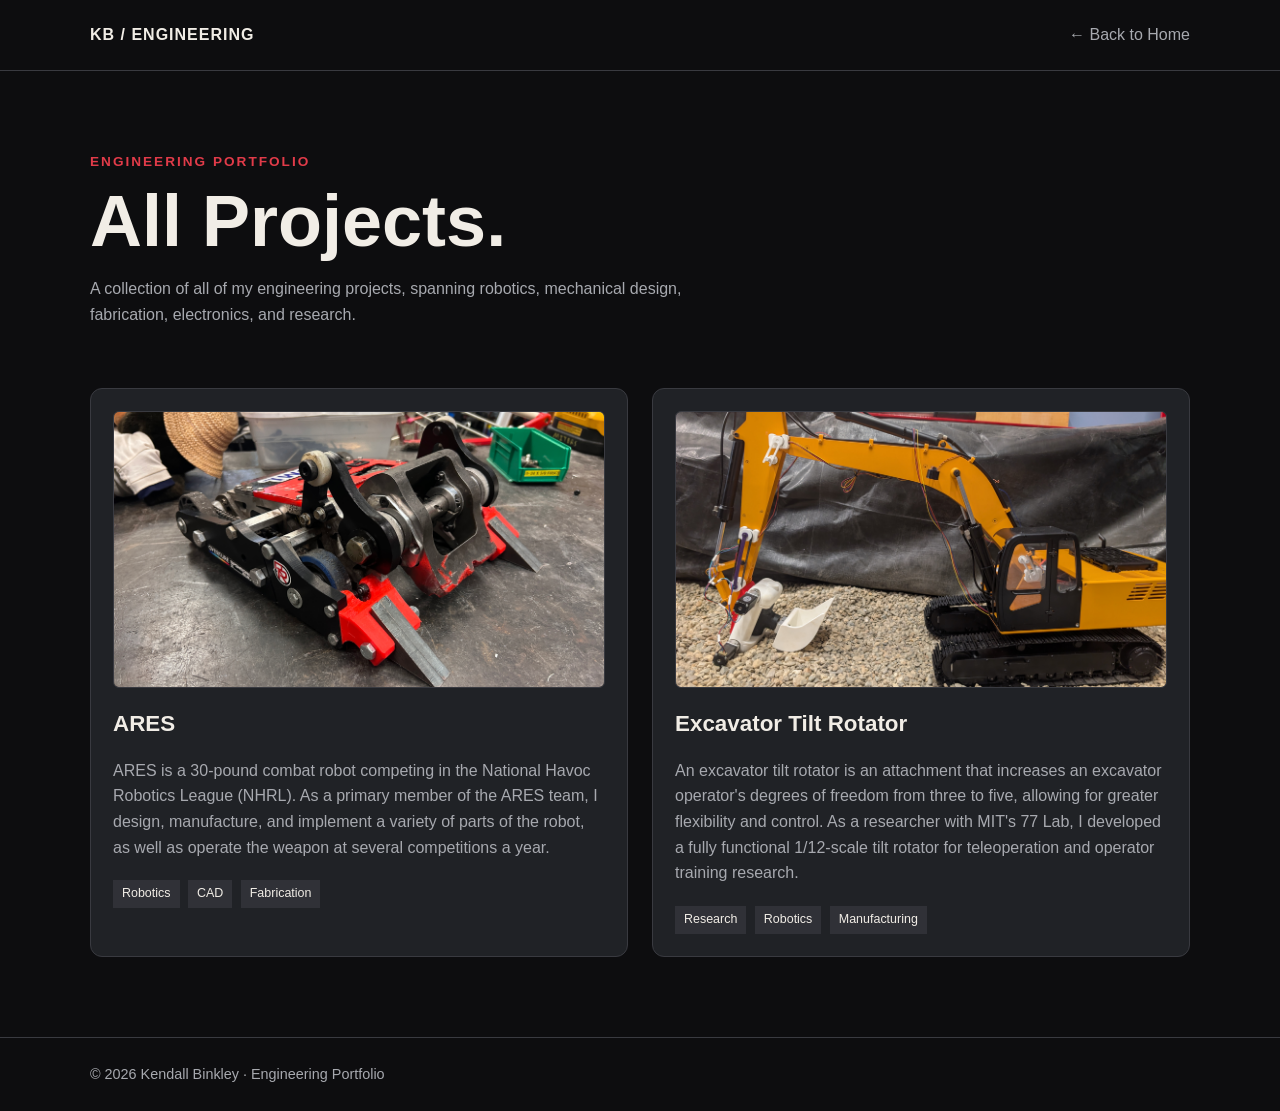
==== projects.html @ 3ad67852 "Update project image for Excavator Tilt Rotator" ====
<!DOCTYPE html>
<html lang="en">
<head>
  <meta charset="UTF-8">
  <meta name="viewport" content="width=device-width, initial-scale=1.0">

  <title>Projects | Kendall Binkley</title>

  <style>
    :root {
      --bg: #0D0D0F;
      --panel: #202226;
      --panel-hover: #292B30;
      --text: #F1EDE6;
      --muted: #A7A9AF;
      --accent: #B8202F;
      --red-bright: #E13B49;
      --line: #393A40;
    }

    * {
      box-sizing: border-box;
    }

    body {
      margin: 0;
      background: var(--bg);
      color: var(--text);
      font-family: Arial, Helvetica, sans-serif;
      line-height: 1.6;
    }

    a {
      color: inherit;
      text-decoration: none;
    }

    .container {
      width: min(1100px, 90%);
      margin: 0 auto;
    }

    nav {
      padding: 22px 0;
      border-bottom: 1px solid var(--line);
    }

    .nav-inner {
      display: flex;
      align-items: center;
      justify-content: space-between;
      gap: 20px;
    }

    .brand {
      font-weight: 800;
      letter-spacing: 1px;
    }

    .back-link {
      color: var(--muted);
    }

    .back-link:hover {
      color: var(--red-bright);
    }

    header {
      padding: 80px 0 45px;
    }

    .eyebrow {
      color: var(--red-bright);
      font-size: 0.85rem;
      font-weight: bold;
      letter-spacing: 2px;
      text-transform: uppercase;
    }

    h1 {
      margin: 12px 0;
      font-size: clamp(2.5rem, 6vw, 4.5rem);
      line-height: 1.05;
    }

    .intro {
      max-width: 650px;
      color: var(--muted);
    }

    .project-grid {
      display: grid;
      grid-template-columns: repeat(2, minmax(0, 1fr));
      gap: 24px;
      padding-bottom: 80px;
    }

    .project {
      overflow: hidden;
      padding: 22px;
      background: var(--panel);
      border: 1px solid var(--line);
      border-radius: 12px;
      transition: border-color 0.2s, transform 0.2s;
    }

    .project:hover {
      border-color: var(--accent);
      transform: translateY(-3px);
    }

    .project-image {
      display: block;
      width: 100%;
      aspect-ratio: 16 / 9;
      margin-bottom: 18px;
      background: #17181B;
      border: 1px solid var(--line);
      border-radius: 6px;
      object-fit: cover;
    }

    .project h2 {
      margin: 0 0 10px;
      font-size: 1.4rem;
    }

    .project p {
      color: var(--muted);
    }

    .project-link {
      display: block;
      color: inherit;
      text-decoration: none;
      cursor: pointer;
    }

    .project-link:hover {
      background: var(--panel-hover);
      transform: translateY(-4px);
    }

    .project-link:focus-visible {
      outline: 2px solid var(--red-bright);
      outline-offset: 4px;
    }

    .tag {
      display: inline-block;
      margin: 4px 4px 0 0;
      padding: 4px 9px;
      color: var(--text);
      background: #303137;
      font-size: 0.78rem;
    }

    footer {
      padding: 25px 0;
      color: var(--muted);
      border-top: 1px solid var(--line);
      font-size: 0.9rem;
    }

    @media (max-width: 650px) {
      .project-grid {
        grid-template-columns: 1fr;
      }

      header {
        padding-top: 55px;
      }
    }
  </style>
</head>

<body>
  <nav>
    <div class="container nav-inner">
      <a class="brand" href="index.html">KB / ENGINEERING</a>
      <a class="back-link" href="index.html">← Back to Home</a>
    </div>
  </nav>

  <main class="container">
    <header>
      <div class="eyebrow">Engineering Portfolio</div>
      <h1>All Projects.</h1>
      <p class="intro">
        A collection of all of my engineering projects, spanning robotics,
        mechanical design, fabrication, electronics, and research.
      </p>
    </header>

    <section class="project-grid">

      <a href="project_folder/ARES_project.html" class="project project-link">
            <img class="project-image" src="images/ARES_imgs/ARES_cover_photo.JPG" alt="ARES combat robot">
            <h2>ARES</h2>
            <p>
              ARES is a 30-pound combat robot competing in the National Havoc Robotics League (NHRL). As a primary member of the ARES team,
              I design, manufacture, and implement a variety of parts of the robot, as well as operate the weapon at several competitions a year.
            </p>
            <span class="tag">Robotics</span>
            <span class="tag">CAD</span>
            <span class="tag">Fabrication</span>
      </a>

      <a href="project_folder/tilt_rotator_project.html" class="project project-link">
            <img class="project-image" src="images/tilt_rotator_imgs/tr_full_excavator.jpg" alt="1/12-scale Excavator Tilt Rotator">
            <h2>Excavator Tilt Rotator</h2>
            <p>
              An excavator tilt rotator is an attachment that increases an excavator operator's degrees of freedom from three to five, allowing for greater flexibility and control.
              As a researcher with MIT's 77 Lab, I developed a fully functional 1/12-scale tilt rotator for teleoperation and operator training research.
            </p>
            <span class="tag">Research</span>
            <span class="tag">Robotics</span>
            <span class="tag">Manufacturing</span>
          </a>

      <!-- Add more projects here. -->

    </section>
  </main>

  <footer>
    <div class="container">
      © 2026 Kendall Binkley · Engineering Portfolio
    </div>
  </footer>
</body>
</html>
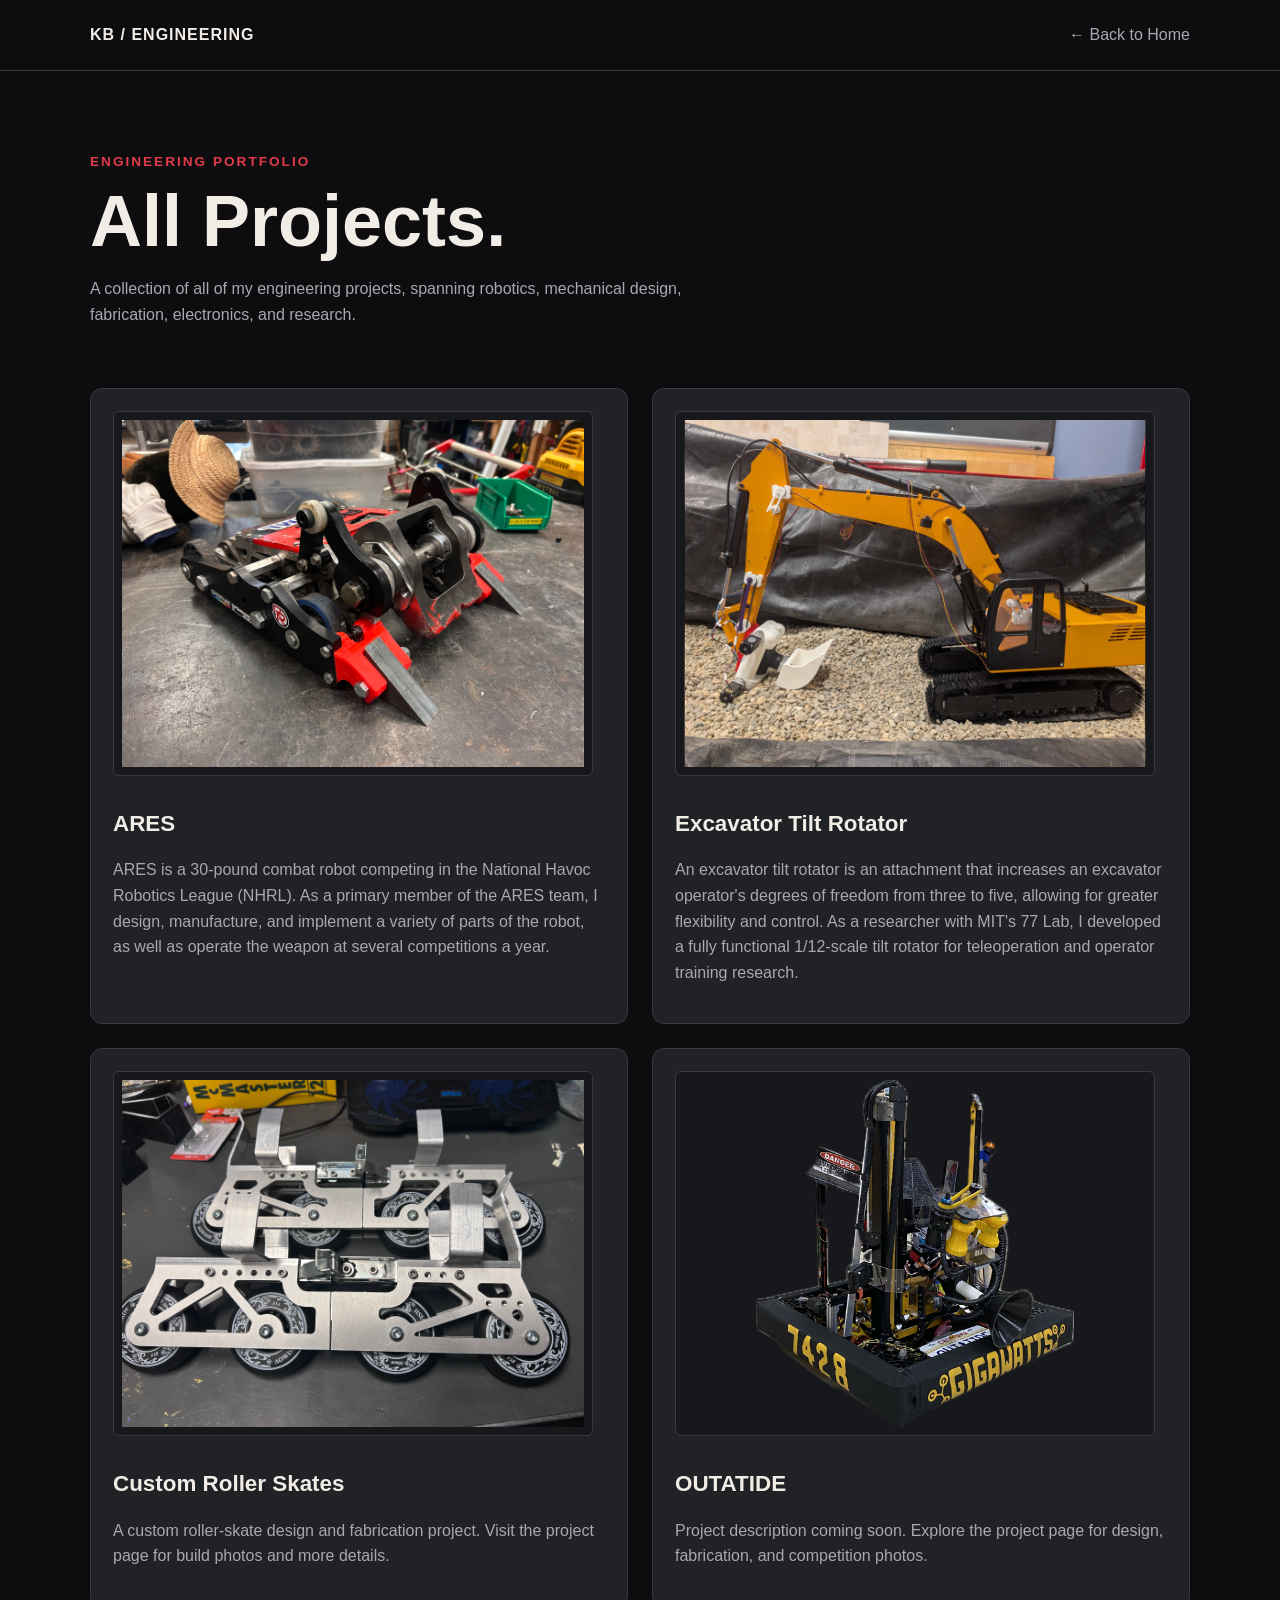
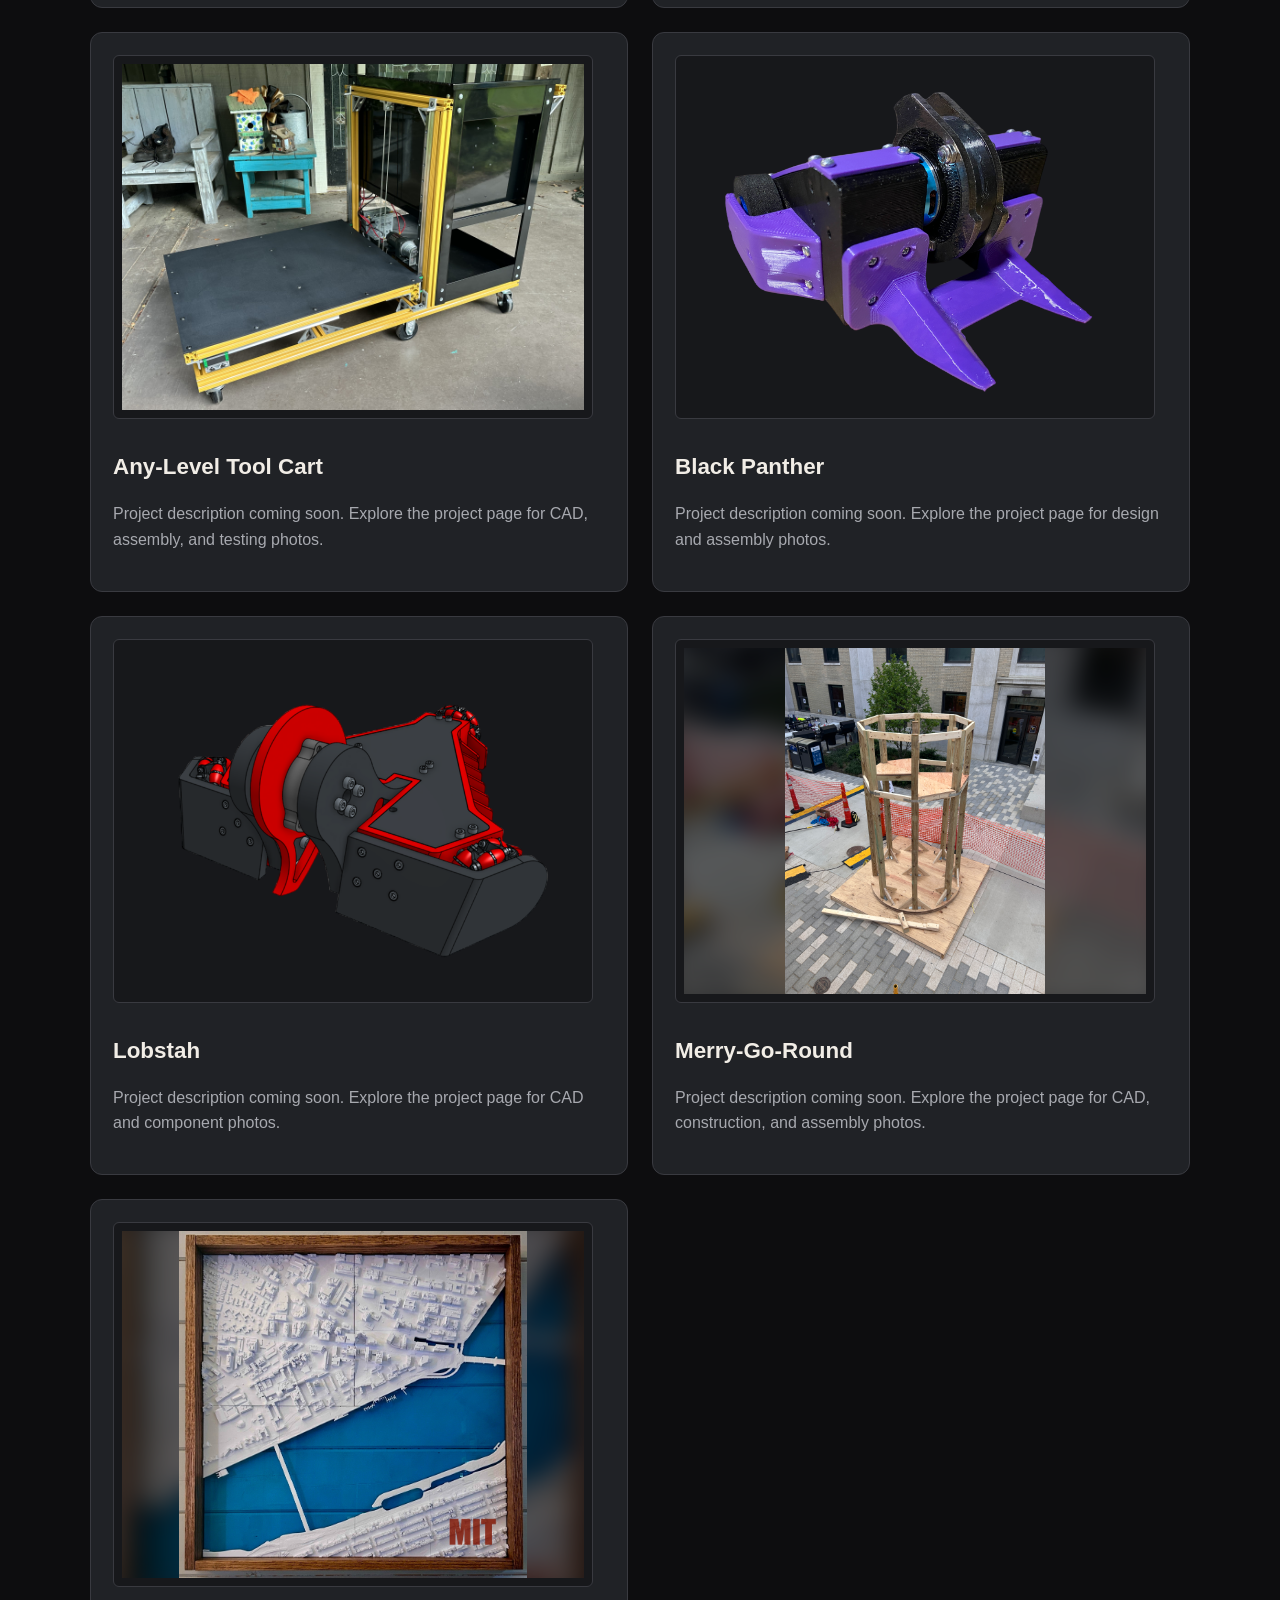
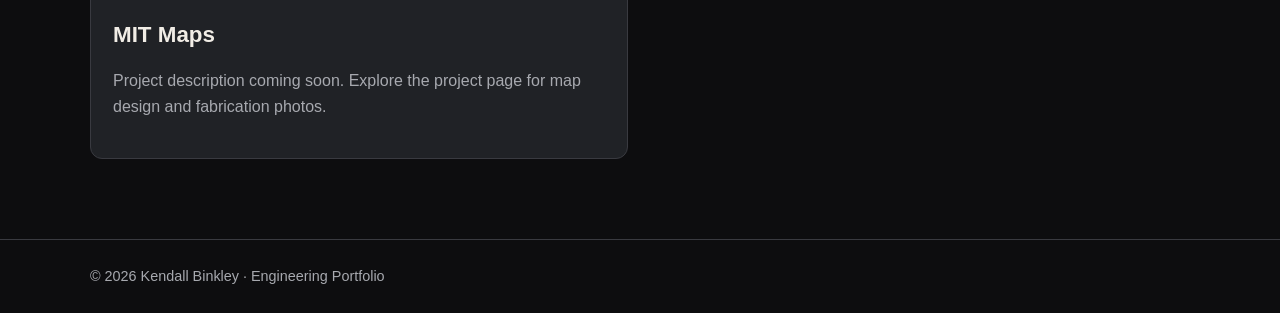
==== commit b0e4c6ce: "Major update, more projects more photos" ====
--- a/projects.html
+++ b/projects.html
@@ -113,12 +113,41 @@
     .project-image {
       display: block;
       width: 100%;
-      aspect-ratio: 16 / 9;
-      margin-bottom: 18px;
+      aspect-ratio: 4 / 3;
       background: #17181B;
+      object-fit: contain;
+    }
+
+    .cover-image-stage {
+      display: block;
+      position: relative;
+      isolation: isolate;
+      overflow: hidden;
+      aspect-ratio: 4 / 3;
+      background: #17181B;
+    }
+
+    .cover-image-stage .cover-image-backdrop {
+      position: absolute;
+      inset: 0;
+      width: 100%;
+      height: 100%;
+      filter: blur(12px) brightness(0.45);
+      object-fit: cover;
+      transform: scale(1.08);
+    }
+
+    .cover-image-stage .project-image {
+      position: relative;
+      background: transparent;
+    }
+
+    .project-image-frame {
+      margin: 0 12px 30px 0;
+      padding: 8px;
       border: 1px solid var(--line);
       border-radius: 6px;
-      object-fit: cover;
+      background: #17181B;
     }
 
     .project h2 {
@@ -145,15 +174,6 @@
     .project-link:focus-visible {
       outline: 2px solid var(--red-bright);
       outline-offset: 4px;
-    }
-
-    .tag {
-      display: inline-block;
-      margin: 4px 4px 0 0;
-      padding: 4px 9px;
-      color: var(--text);
-      background: #303137;
-      font-size: 0.78rem;
     }
 
     footer {
@@ -196,30 +216,100 @@
     <section class="project-grid">
 
       <a href="project_folder/ARES_project.html" class="project project-link">
-            <img class="project-image" src="images/ARES_imgs/ARES_cover_photo.JPG" alt="ARES combat robot">
+            <figure class="project-image-frame">
+              <span class="cover-image-stage">
+                <img class="cover-image-backdrop" src="images/ARES_imgs/ARES_cover_photo.JPG" alt="" aria-hidden="true">
+                <img class="project-image" src="images/ARES_imgs/ARES_cover_photo.JPG" alt="ARES combat robot">
+              </span>
+            </figure>
             <h2>ARES</h2>
             <p>
               ARES is a 30-pound combat robot competing in the National Havoc Robotics League (NHRL). As a primary member of the ARES team,
               I design, manufacture, and implement a variety of parts of the robot, as well as operate the weapon at several competitions a year.
             </p>
-            <span class="tag">Robotics</span>
-            <span class="tag">CAD</span>
-            <span class="tag">Fabrication</span>
       </a>
 
       <a href="project_folder/tilt_rotator_project.html" class="project project-link">
-            <img class="project-image" src="images/tilt_rotator_imgs/tr_full_excavator.jpg" alt="1/12-scale Excavator Tilt Rotator">
+            <figure class="project-image-frame">
+              <span class="cover-image-stage">
+                <img class="cover-image-backdrop" src="images/tilt_rotator_imgs/tr_full_excavator.jpg" alt="" aria-hidden="true">
+                <img class="project-image" src="images/tilt_rotator_imgs/tr_full_excavator.jpg" alt="1/12-scale excavator with the tilt rotator attached">
+              </span>
+            </figure>
             <h2>Excavator Tilt Rotator</h2>
             <p>
               An excavator tilt rotator is an attachment that increases an excavator operator's degrees of freedom from three to five, allowing for greater flexibility and control.
               As a researcher with MIT's 77 Lab, I developed a fully functional 1/12-scale tilt rotator for teleoperation and operator training research.
             </p>
-            <span class="tag">Research</span>
-            <span class="tag">Robotics</span>
-            <span class="tag">Manufacturing</span>
           </a>
 
-      <!-- Add more projects here. -->
+      <a href="project_folder/roller_skates_project.html" class="project project-link">
+        <figure class="project-image-frame">
+          <span class="cover-image-stage">
+            <img class="cover-image-backdrop" src="images/roller_skates_imgs/skates_full_assembly_cover_photo.jpg" alt="" aria-hidden="true">
+            <img class="project-image" src="images/roller_skates_imgs/skates_full_assembly_cover_photo.jpg" alt="Completed custom roller skates">
+          </span>
+        </figure>
+        <h2>Custom Roller Skates</h2>
+        <p>A custom roller-skate design and fabrication project. Visit the project page for build photos and more details.</p>
+      </a>
+
+      <a href="project_folder/OUTATIDE_project.html" class="project project-link">
+        <figure class="project-image-frame">
+          <img class="project-image" src="images/OUTATIDE_imgs/outatide_cover_photo.png" alt="OUTATIDE project">
+        </figure>
+        <h2>OUTATIDE</h2>
+        <p>Project description coming soon. Explore the project page for design, fabrication, and competition photos.</p>
+      </a>
+
+      <a href="project_folder/any_level_toolcart_project.html" class="project project-link">
+        <figure class="project-image-frame">
+          <span class="cover-image-stage">
+            <img class="cover-image-backdrop" src="images/any_level_toolcart_imgs/toolcart_cover_photo.jpg" alt="" aria-hidden="true">
+            <img class="project-image" src="images/any_level_toolcart_imgs/toolcart_cover_photo.jpg" alt="Any-Level Tool Cart">
+          </span>
+        </figure>
+        <h2>Any-Level Tool Cart</h2>
+        <p>Project description coming soon. Explore the project page for CAD, assembly, and testing photos.</p>
+      </a>
+
+      <a href="project_folder/black_panther_project.html" class="project project-link">
+        <figure class="project-image-frame">
+          <img class="project-image" src="images/black_panther_imgs/bp_cover_photo.png" alt="Black Panther cover photo">
+        </figure>
+        <h2>Black Panther</h2>
+        <p>Project description coming soon. Explore the project page for design and assembly photos.</p>
+      </a>
+
+      <a href="project_folder/lobstah_project.html" class="project project-link">
+        <figure class="project-image-frame">
+          <img class="project-image" src="images/lobstah_imgs/lobstah_full_cad_cover_photo.png" alt="Lobstah cover photo">
+        </figure>
+        <h2>Lobstah</h2>
+        <p>Project description coming soon. Explore the project page for CAD and component photos.</p>
+      </a>
+
+      <a href="project_folder/merry_go_round_project.html" class="project project-link">
+        <figure class="project-image-frame">
+          <span class="cover-image-stage">
+            <img class="cover-image-backdrop" src="images/merry_go_round_imgs/mgr_real_isometric_view_cover_photo.jpg" alt="" aria-hidden="true">
+            <img class="project-image" src="images/merry_go_round_imgs/mgr_real_isometric_view_cover_photo.jpg" alt="Merry-Go-Round isometric view">
+          </span>
+        </figure>
+        <h2>Merry-Go-Round</h2>
+        <p>Project description coming soon. Explore the project page for CAD, construction, and assembly photos.</p>
+      </a>
+
+      <a href="project_folder/mit_maps_project.html" class="project project-link">
+        <figure class="project-image-frame">
+          <span class="cover-image-stage">
+            <img class="cover-image-backdrop" src="images/mit_maps_imgs/map_cover_photo.jpg" alt="" aria-hidden="true">
+            <img class="project-image" src="images/mit_maps_imgs/map_cover_photo.jpg" alt="MIT Maps project">
+          </span>
+        </figure>
+        <h2>MIT Maps</h2>
+        <p>Project description coming soon. Explore the project page for map design and fabrication photos.</p>
+      </a>
 
     </section>
   </main>
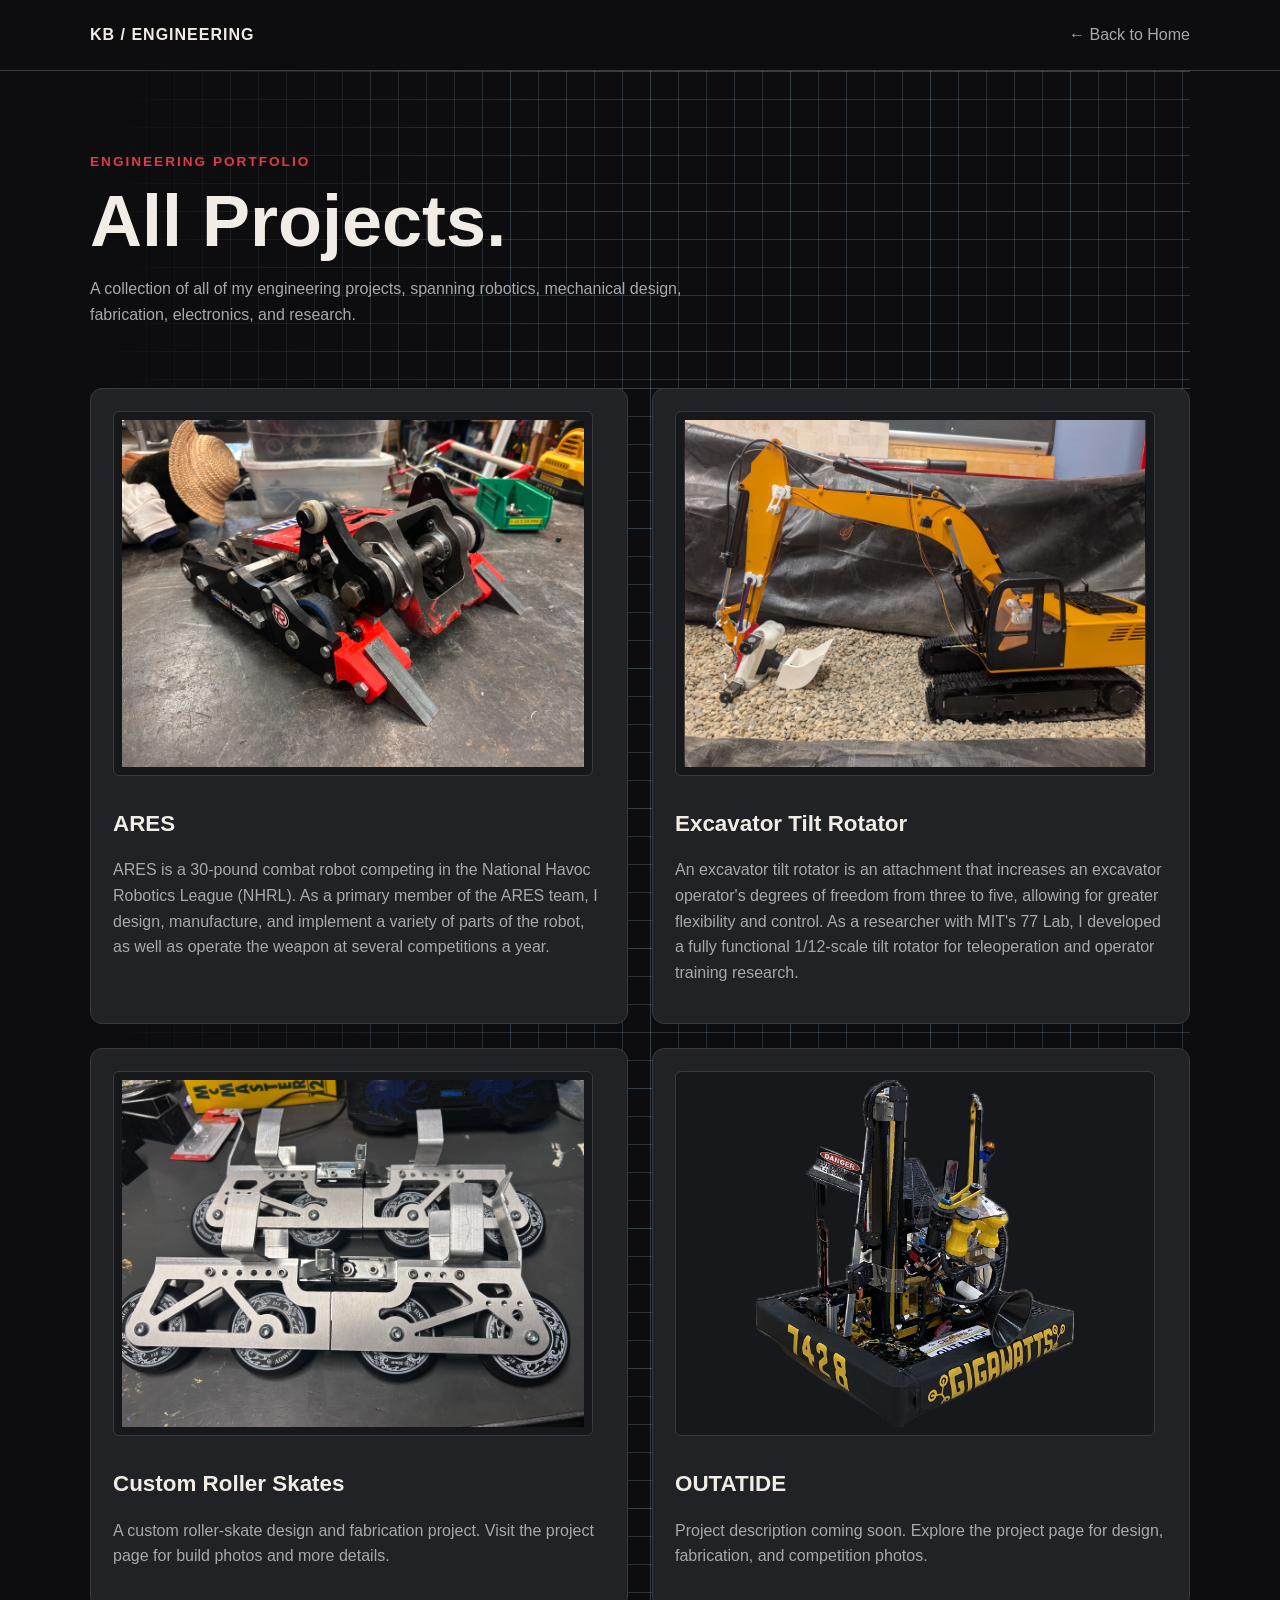
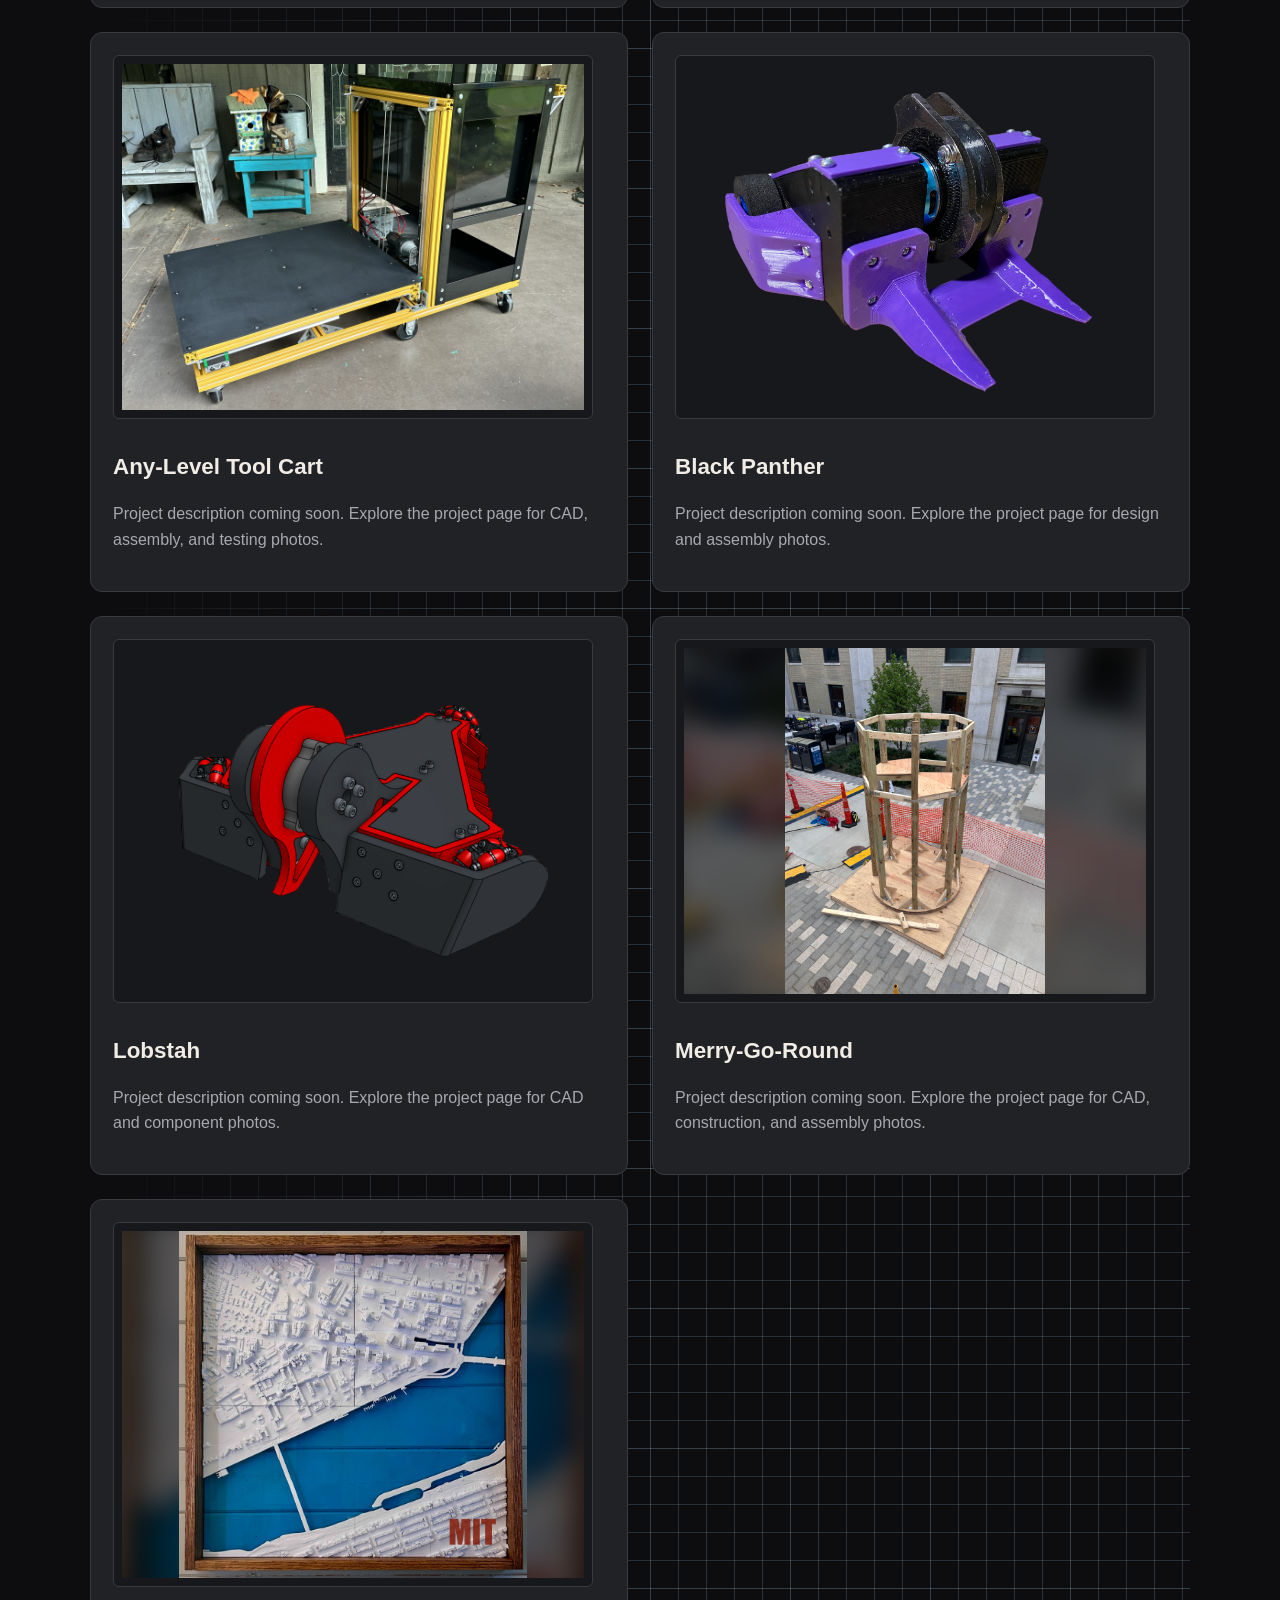
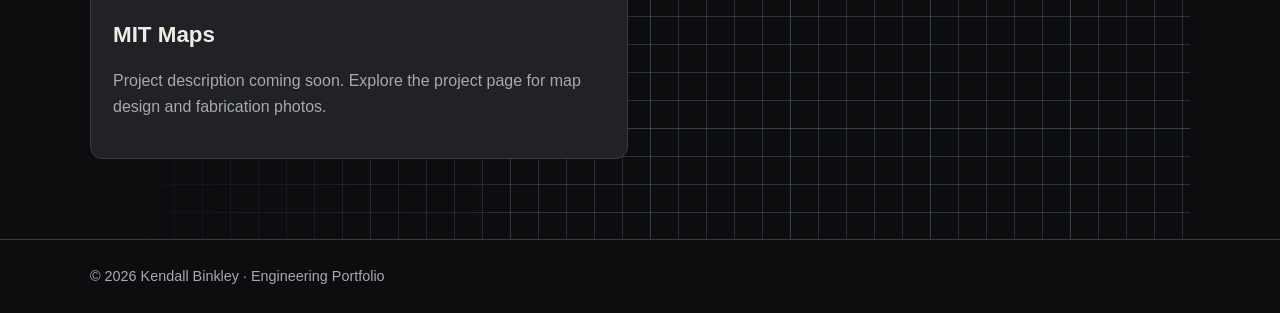
==== commit e454087d: "style updates" ====
--- a/projects.html
+++ b/projects.html
@@ -6,6 +6,8 @@
   <meta name="viewport" content="width=device-width, initial-scale=1.0">
 
   <title>Projects | Kendall Binkley</title>
+  <link rel="stylesheet" href="portfolio_reveal.css">
+  <script src="portfolio_reveal.js" defer></script>
 
   <style>
     :root {
--- a/portfolio_reveal.css
+++ b/portfolio_reveal.css
@@ -0,0 +1,38 @@
+html.blueprint-ready .blueprint-surface {
+  position: relative;
+  isolation: isolate;
+}
+
+html.blueprint-ready .blueprint-surface::after {
+  position: absolute;
+  z-index: -1;
+  inset: 0;
+  background-image:
+    linear-gradient(rgba(155, 192, 216, 0.2) 1px, transparent 1px),
+    linear-gradient(90deg, rgba(155, 192, 216, 0.2) 1px, transparent 1px),
+    linear-gradient(rgba(155, 192, 216, 0.1) 1px, transparent 1px),
+    linear-gradient(90deg, rgba(155, 192, 216, 0.1) 1px, transparent 1px);
+  background-size: 28px 28px, 28px 28px, 140px 140px, 140px 140px;
+  content: "";
+  mask-image: linear-gradient(90deg, transparent, #000 42%);
+  pointer-events: none;
+}
+
+html.fade-in-ready [data-fade-in] {
+  opacity: 0;
+  transform: translateY(18px);
+  transition: opacity 0.55s ease, transform 0.55s ease;
+}
+
+html.fade-in-ready [data-fade-in].is-visible {
+  opacity: 1;
+  transform: translateY(0);
+}
+
+@media (prefers-reduced-motion: reduce) {
+  html.fade-in-ready [data-fade-in] {
+    opacity: 1;
+    transform: none;
+    transition: none;
+  }
+}
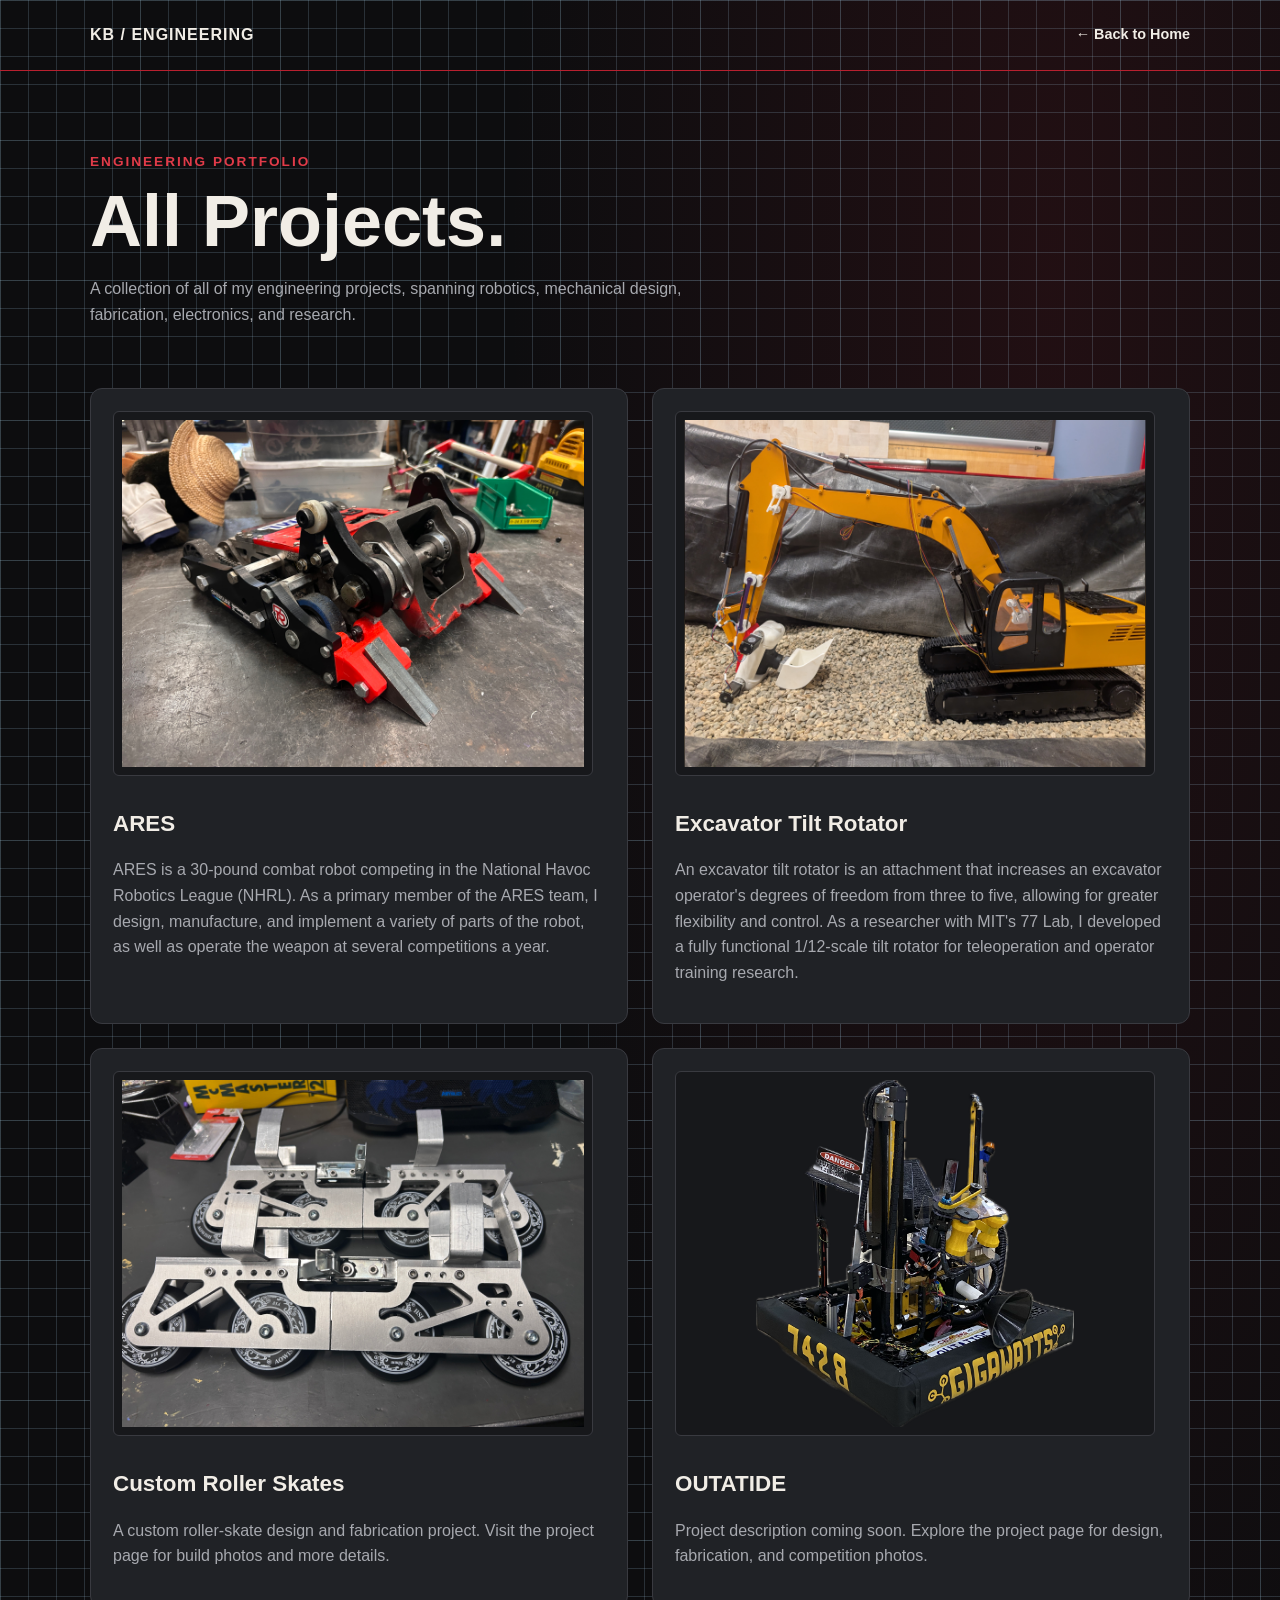
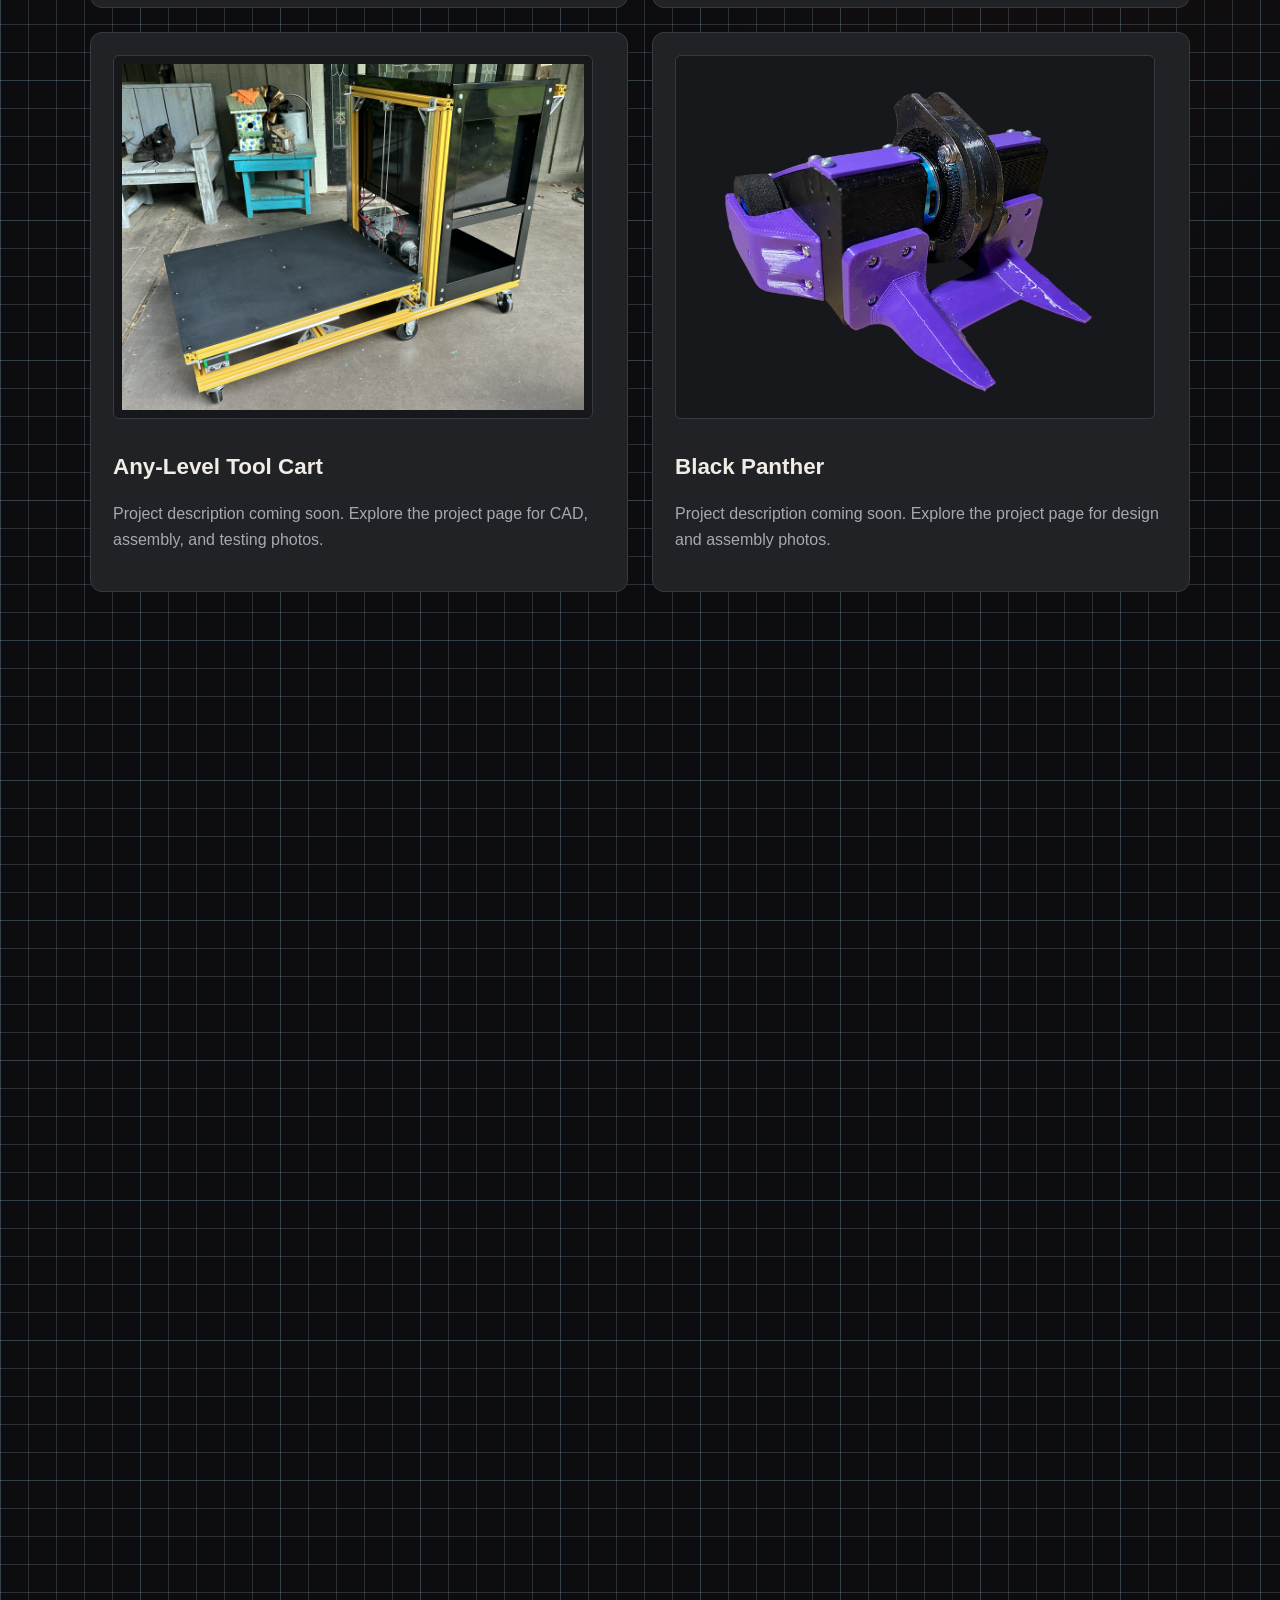
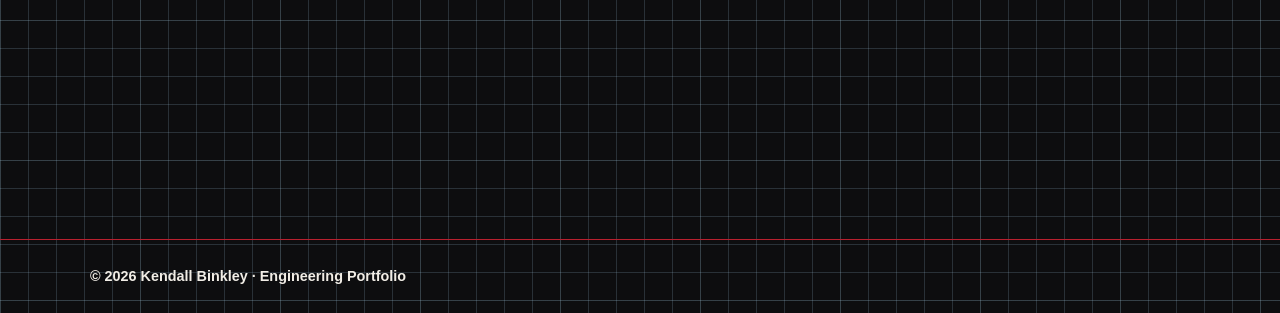
==== commit 94035420: "looks update" ====
--- a/projects.html
+++ b/projects.html
@@ -7,6 +7,7 @@
 
   <title>Projects | Kendall Binkley</title>
   <link rel="stylesheet" href="portfolio_reveal.css">
+  <link rel="stylesheet" href="portfolio_grid.css">
   <script src="portfolio_reveal.js" defer></script>
 
   <style>
--- a/portfolio_reveal.css
+++ b/portfolio_reveal.css
@@ -1,23 +1,3 @@
-html.blueprint-ready .blueprint-surface {
-  position: relative;
-  isolation: isolate;
-}
-
-html.blueprint-ready .blueprint-surface::after {
-  position: absolute;
-  z-index: -1;
-  inset: 0;
-  background-image:
-    linear-gradient(rgba(155, 192, 216, 0.2) 1px, transparent 1px),
-    linear-gradient(90deg, rgba(155, 192, 216, 0.2) 1px, transparent 1px),
-    linear-gradient(rgba(155, 192, 216, 0.1) 1px, transparent 1px),
-    linear-gradient(90deg, rgba(155, 192, 216, 0.1) 1px, transparent 1px);
-  background-size: 28px 28px, 28px 28px, 140px 140px, 140px 140px;
-  content: "";
-  mask-image: linear-gradient(90deg, transparent, #000 42%);
-  pointer-events: none;
-}
-
 html.fade-in-ready [data-fade-in] {
   opacity: 0;
   transform: translateY(18px);
--- a/portfolio_grid.css
+++ b/portfolio_grid.css
@@ -0,0 +1,53 @@
+:root {
+  --portfolio-blueprint-grid:
+    linear-gradient(rgba(155, 192, 216, 0.2) 1px, transparent 1px),
+    linear-gradient(90deg, rgba(155, 192, 216, 0.2) 1px, transparent 1px),
+    linear-gradient(rgba(155, 192, 216, 0.1) 1px, transparent 1px),
+    linear-gradient(90deg, rgba(155, 192, 216, 0.1) 1px, transparent 1px);
+}
+
+html body {
+  background-image:
+    var(--portfolio-blueprint-grid),
+    radial-gradient(ellipse at 82% 8%, rgba(184, 32, 47, 0.12), transparent 34rem);
+  background-size: 28px 28px, 28px 28px, 140px 140px, 140px 140px, auto;
+  background-attachment: scroll;
+}
+
+html body nav,
+html body .hero,
+html body .overview,
+html body .content-section,
+html body section,
+html body footer {
+  border-top-color: var(--accent, #B8202F);
+  border-bottom-color: var(--accent, #B8202F);
+}
+
+html body nav a:not(.brand):not(.logo),
+html body footer {
+  color: var(--text, #F1EDE6);
+  font-size: 0.9rem;
+  font-weight: 700;
+}
+
+html body footer a {
+  color: inherit;
+  font-weight: inherit;
+}
+
+html body nav a:not(.brand):not(.logo):hover,
+html body nav a:not(.brand):not(.logo):focus-visible,
+html body footer a:hover,
+html body footer a:focus-visible {
+  color: var(--red-bright, #E13B49);
+}
+
+html body.home-page .hero::before {
+  background-image:
+    var(--portfolio-blueprint-grid),
+    linear-gradient(rgba(13, 13, 15, 0.55), rgba(13, 13, 15, 0.88)),
+    url("images/hero_background.JPG");
+  background-size: 28px 28px, 28px 28px, 140px 140px, 140px 140px, cover, cover;
+  background-position: left top, left top, left top, left top, center, center;
+}
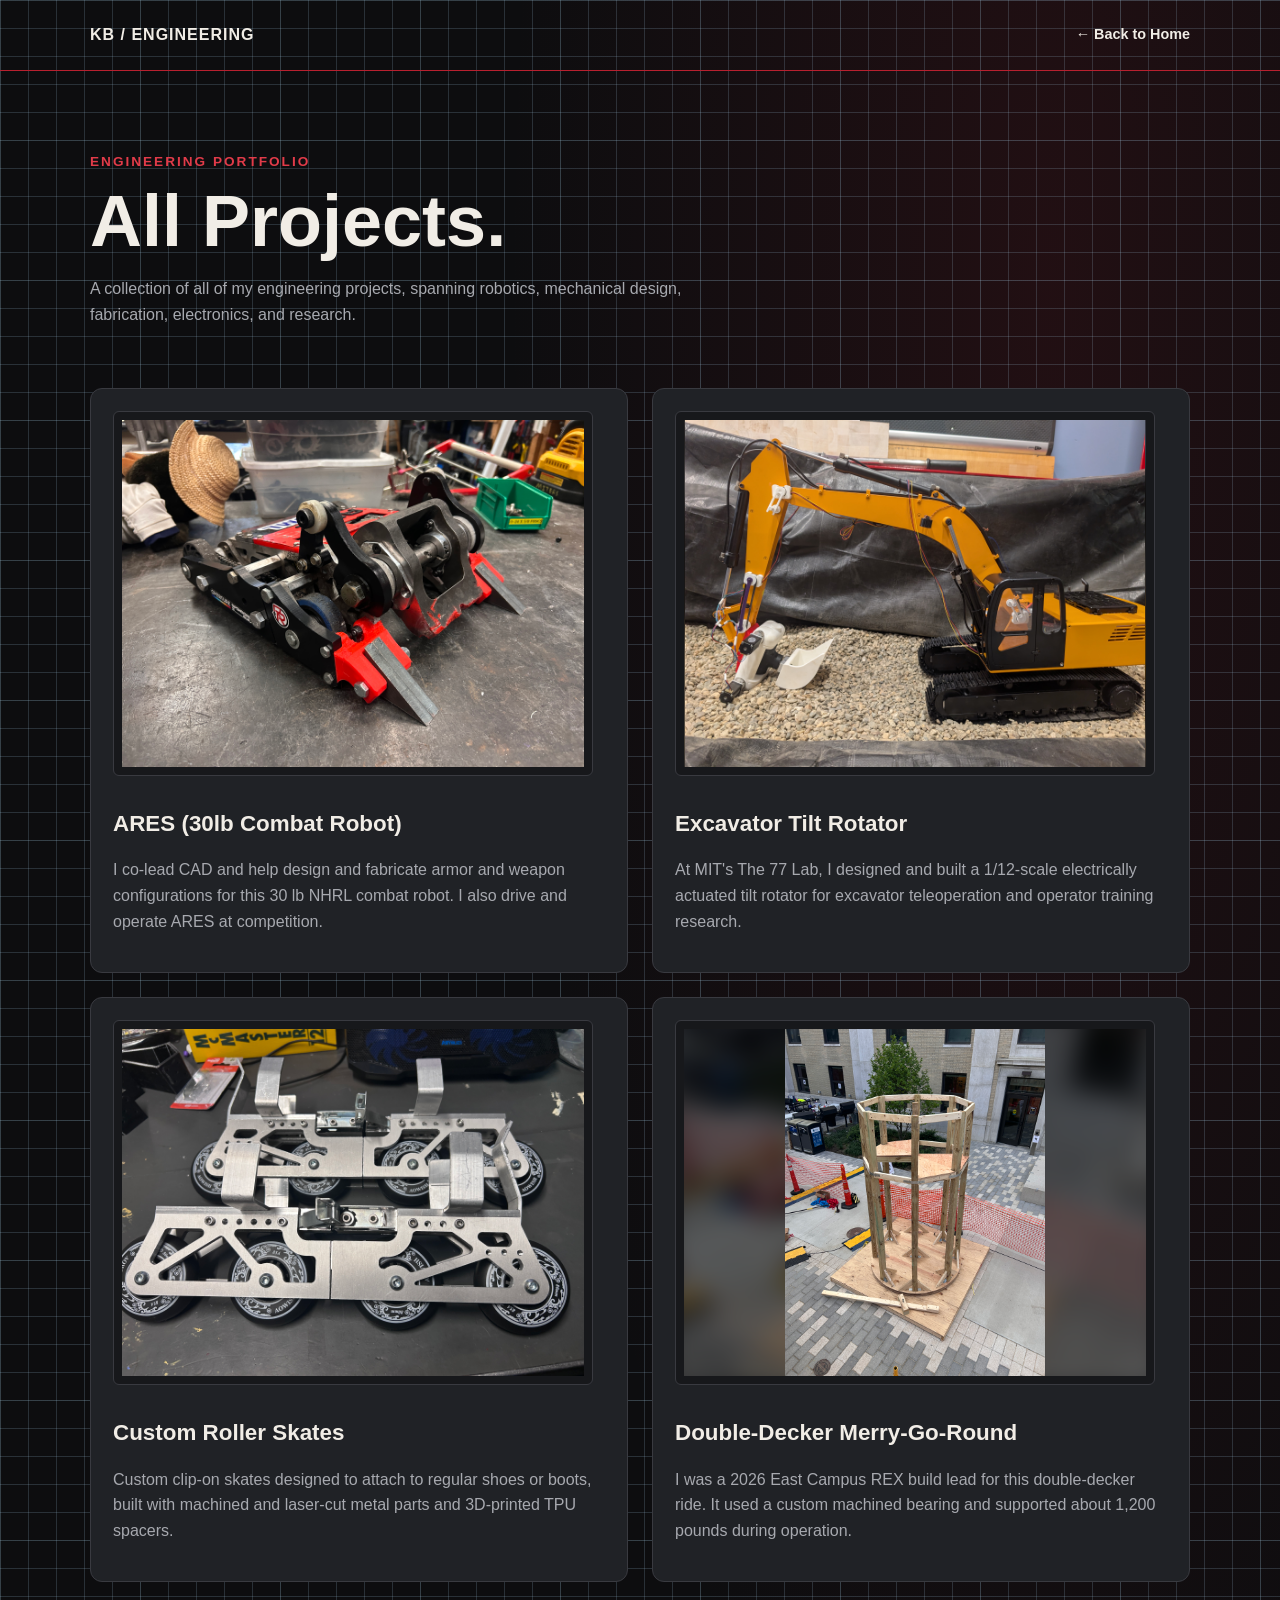
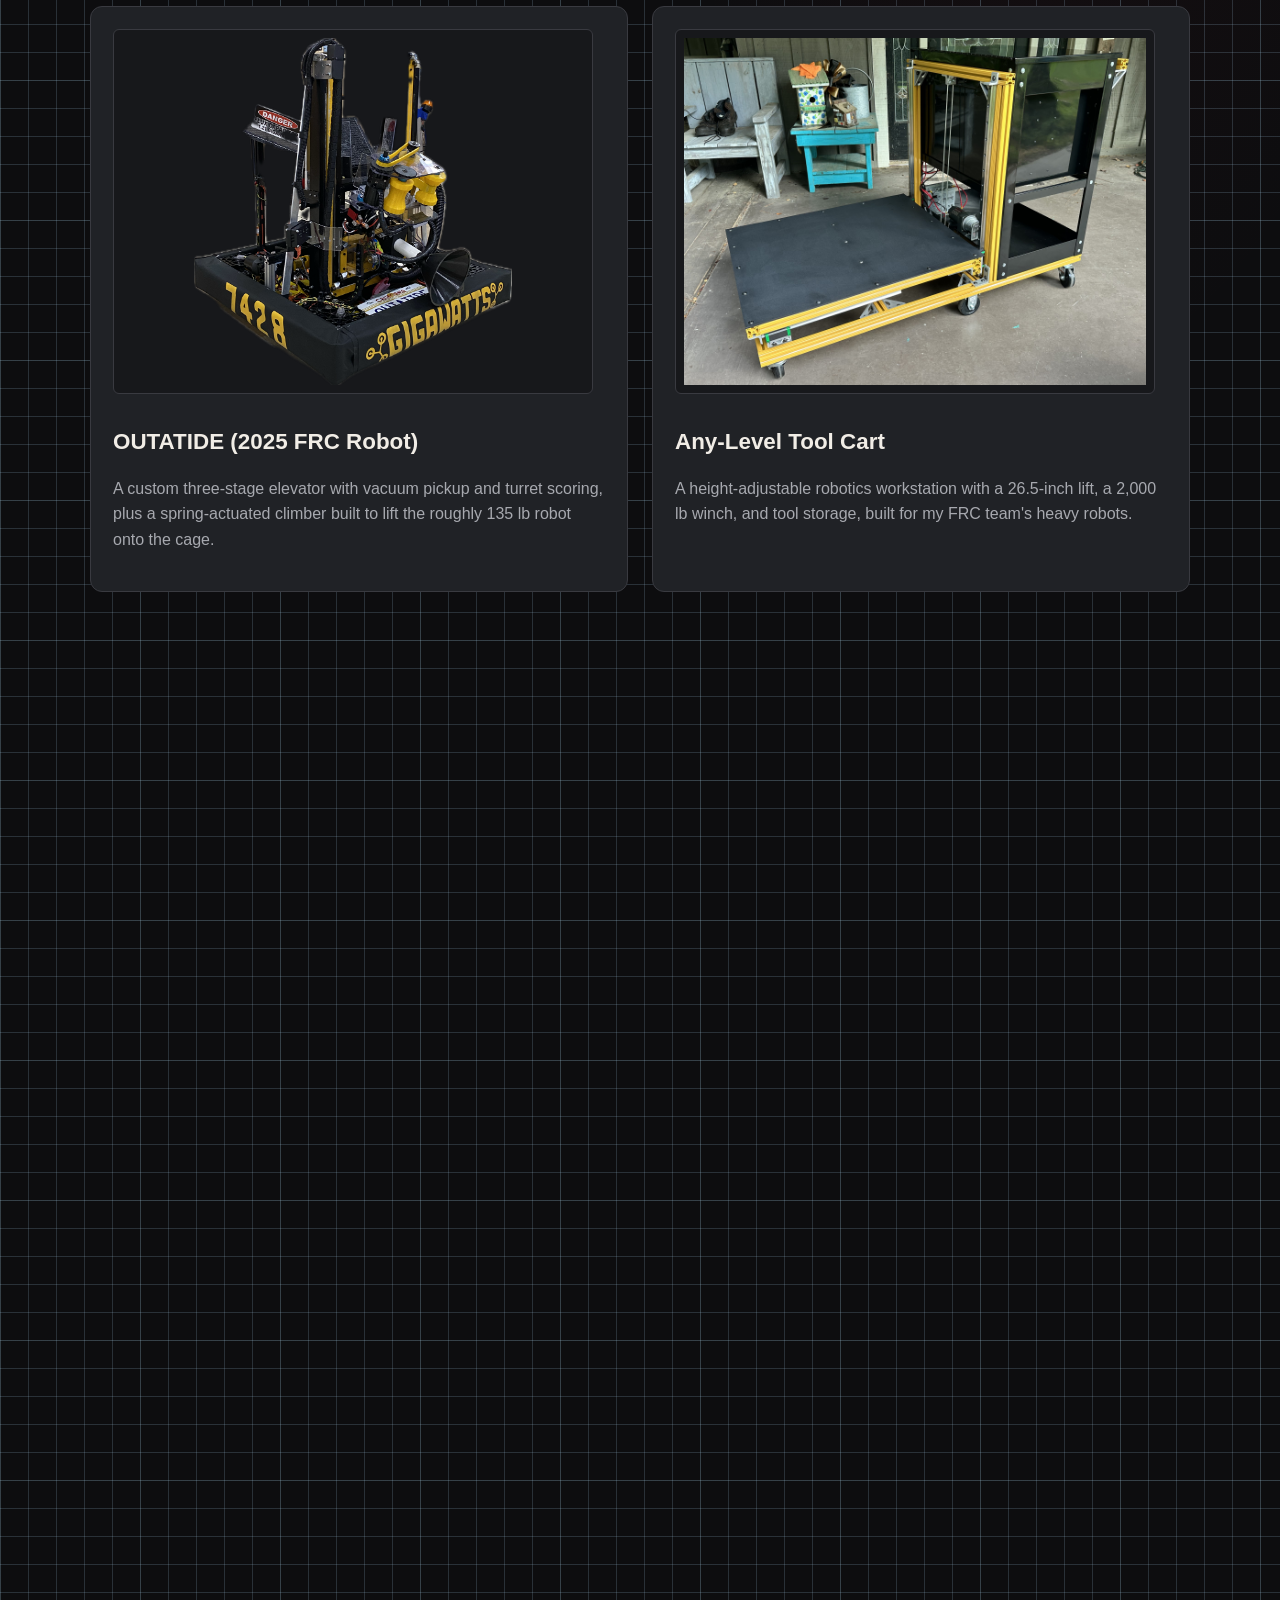
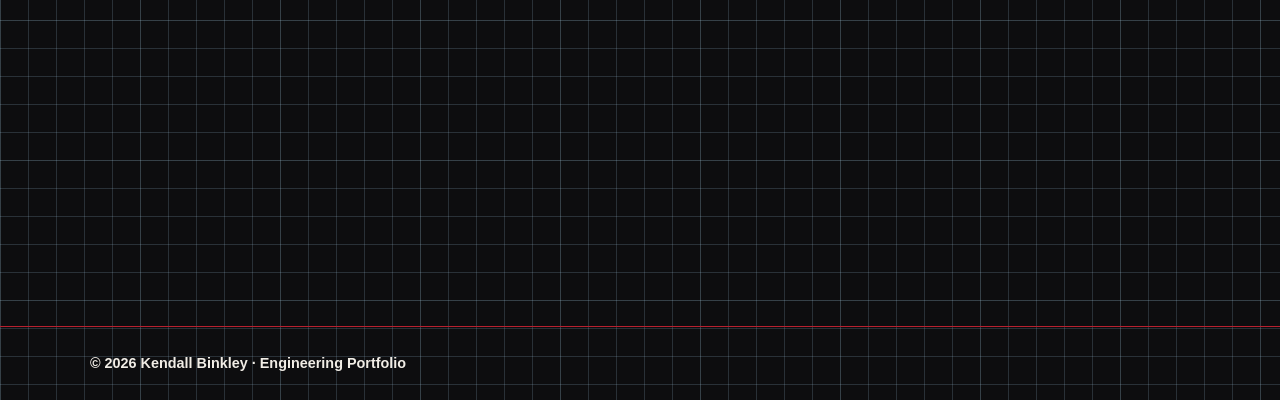
==== commit 0aee59ed: "Major content update, and first final draft" ====
--- a/projects.html
+++ b/projects.html
@@ -225,10 +225,9 @@
                 <img class="project-image" src="images/ARES_imgs/ARES_cover_photo.JPG" alt="ARES combat robot">
               </span>
             </figure>
-            <h2>ARES</h2>
+            <h2>ARES (30lb Combat Robot)</h2>
             <p>
-              ARES is a 30-pound combat robot competing in the National Havoc Robotics League (NHRL). As a primary member of the ARES team,
-              I design, manufacture, and implement a variety of parts of the robot, as well as operate the weapon at several competitions a year.
+              I co-lead CAD and help design and fabricate armor and weapon configurations for this 30 lb NHRL combat robot. I also drive and operate ARES at competition.
             </p>
       </a>
 
@@ -241,8 +240,7 @@
             </figure>
             <h2>Excavator Tilt Rotator</h2>
             <p>
-              An excavator tilt rotator is an attachment that increases an excavator operator's degrees of freedom from three to five, allowing for greater flexibility and control.
-              As a researcher with MIT's 77 Lab, I developed a fully functional 1/12-scale tilt rotator for teleoperation and operator training research.
+              At MIT's The 77 Lab, I designed and built a 1/12-scale electrically actuated tilt rotator for excavator teleoperation and operator training research.
             </p>
           </a>
 
@@ -254,15 +252,26 @@
           </span>
         </figure>
         <h2>Custom Roller Skates</h2>
-        <p>A custom roller-skate design and fabrication project. Visit the project page for build photos and more details.</p>
+        <p>Custom clip-on skates designed to attach to regular shoes or boots, built with machined and laser-cut metal parts and 3D-printed TPU spacers.</p>
+      </a>
+
+      <a href="project_folder/merry_go_round_project.html" class="project project-link">
+        <figure class="project-image-frame">
+          <span class="cover-image-stage">
+            <img class="cover-image-backdrop" src="images/merry_go_round_imgs/mgr_real_isometric_view_cover_photo.jpg" alt="" aria-hidden="true">
+            <img class="project-image" src="images/merry_go_round_imgs/mgr_real_isometric_view_cover_photo.jpg" alt="Double-decker merry-go-round isometric view">
+          </span>
+        </figure>
+        <h2>Double-Decker Merry-Go-Round</h2>
+        <p>I was a 2026 East Campus REX build lead for this double-decker ride. It used a custom machined bearing and supported about 1,200 pounds during operation.</p>
       </a>
 
       <a href="project_folder/OUTATIDE_project.html" class="project project-link">
         <figure class="project-image-frame">
           <img class="project-image" src="images/OUTATIDE_imgs/outatide_cover_photo.png" alt="OUTATIDE project">
         </figure>
-        <h2>OUTATIDE</h2>
-        <p>Project description coming soon. Explore the project page for design, fabrication, and competition photos.</p>
+        <h2>OUTATIDE (2025 FRC Robot)</h2>
+        <p>A custom three-stage elevator with vacuum pickup and turret scoring, plus a spring-actuated climber built to lift the roughly 135 lb robot onto the cage.</p>
       </a>
 
       <a href="project_folder/any_level_toolcart_project.html" class="project project-link">
@@ -273,45 +282,34 @@
           </span>
         </figure>
         <h2>Any-Level Tool Cart</h2>
-        <p>Project description coming soon. Explore the project page for CAD, assembly, and testing photos.</p>
+        <p>A height-adjustable robotics workstation with a 26.5-inch lift, a 2,000 lb winch, and tool storage, built for my FRC team's heavy robots.</p>
       </a>
 
       <a href="project_folder/black_panther_project.html" class="project project-link">
         <figure class="project-image-frame">
           <img class="project-image" src="images/black_panther_imgs/bp_cover_photo.png" alt="Black Panther cover photo">
         </figure>
-        <h2>Black Panther</h2>
-        <p>Project description coming soon. Explore the project page for design and assembly photos.</p>
+        <h2>Black Panther (1lb Combat Robot)</h2>
+        <p>A 1 lb multibot combat robot that competed alongside Pink Panther at 0.75 lb. It won three of five fights and placed sixth out of more than 20 entries.</p>
       </a>
 
       <a href="project_folder/lobstah_project.html" class="project project-link">
         <figure class="project-image-frame">
           <img class="project-image" src="images/lobstah_imgs/lobstah_full_cad_cover_photo.png" alt="Lobstah cover photo">
         </figure>
-        <h2>Lobstah</h2>
-        <p>Project description coming soon. Explore the project page for CAD and component photos.</p>
-      </a>
-
-      <a href="project_folder/merry_go_round_project.html" class="project project-link">
-        <figure class="project-image-frame">
-          <span class="cover-image-stage">
-            <img class="cover-image-backdrop" src="images/merry_go_round_imgs/mgr_real_isometric_view_cover_photo.jpg" alt="" aria-hidden="true">
-            <img class="project-image" src="images/merry_go_round_imgs/mgr_real_isometric_view_cover_photo.jpg" alt="Merry-Go-Round isometric view">
-          </span>
-        </figure>
-        <h2>Merry-Go-Round</h2>
-        <p>Project description coming soon. Explore the project page for CAD, construction, and assembly photos.</p>
+        <h2>Lobstah (3lb Combat Robot)</h2>
+        <p>A 3 lb beetleweight robot in development, with a vertical spinner and custom TPU omniwheels fitted with metal cleats. Designed for holonomic movement, it has not been battle tested yet.</p>
       </a>
 
       <a href="project_folder/mit_maps_project.html" class="project project-link">
         <figure class="project-image-frame">
           <span class="cover-image-stage">
             <img class="cover-image-backdrop" src="images/mit_maps_imgs/map_cover_photo.jpg" alt="" aria-hidden="true">
-            <img class="project-image" src="images/mit_maps_imgs/map_cover_photo.jpg" alt="MIT Maps project">
+            <img class="project-image" src="images/mit_maps_imgs/map_cover_photo.jpg" alt="Framed MIT and Boston area map">
           </span>
         </figure>
-        <h2>MIT Maps</h2>
-        <p>Project description coming soon. Explore the project page for map design and fabrication photos.</p>
+        <h2>Custom MIT Maps: Woodworking &amp; 3D Printing</h2>
+        <p>Two custom MIT and Boston maps made with a dowel-joined wooden frame, blue acrylic water, and multi-part 3D-printed terrain. One was a gift for my parents, and one came with me to college.</p>
       </a>
 
     </section>
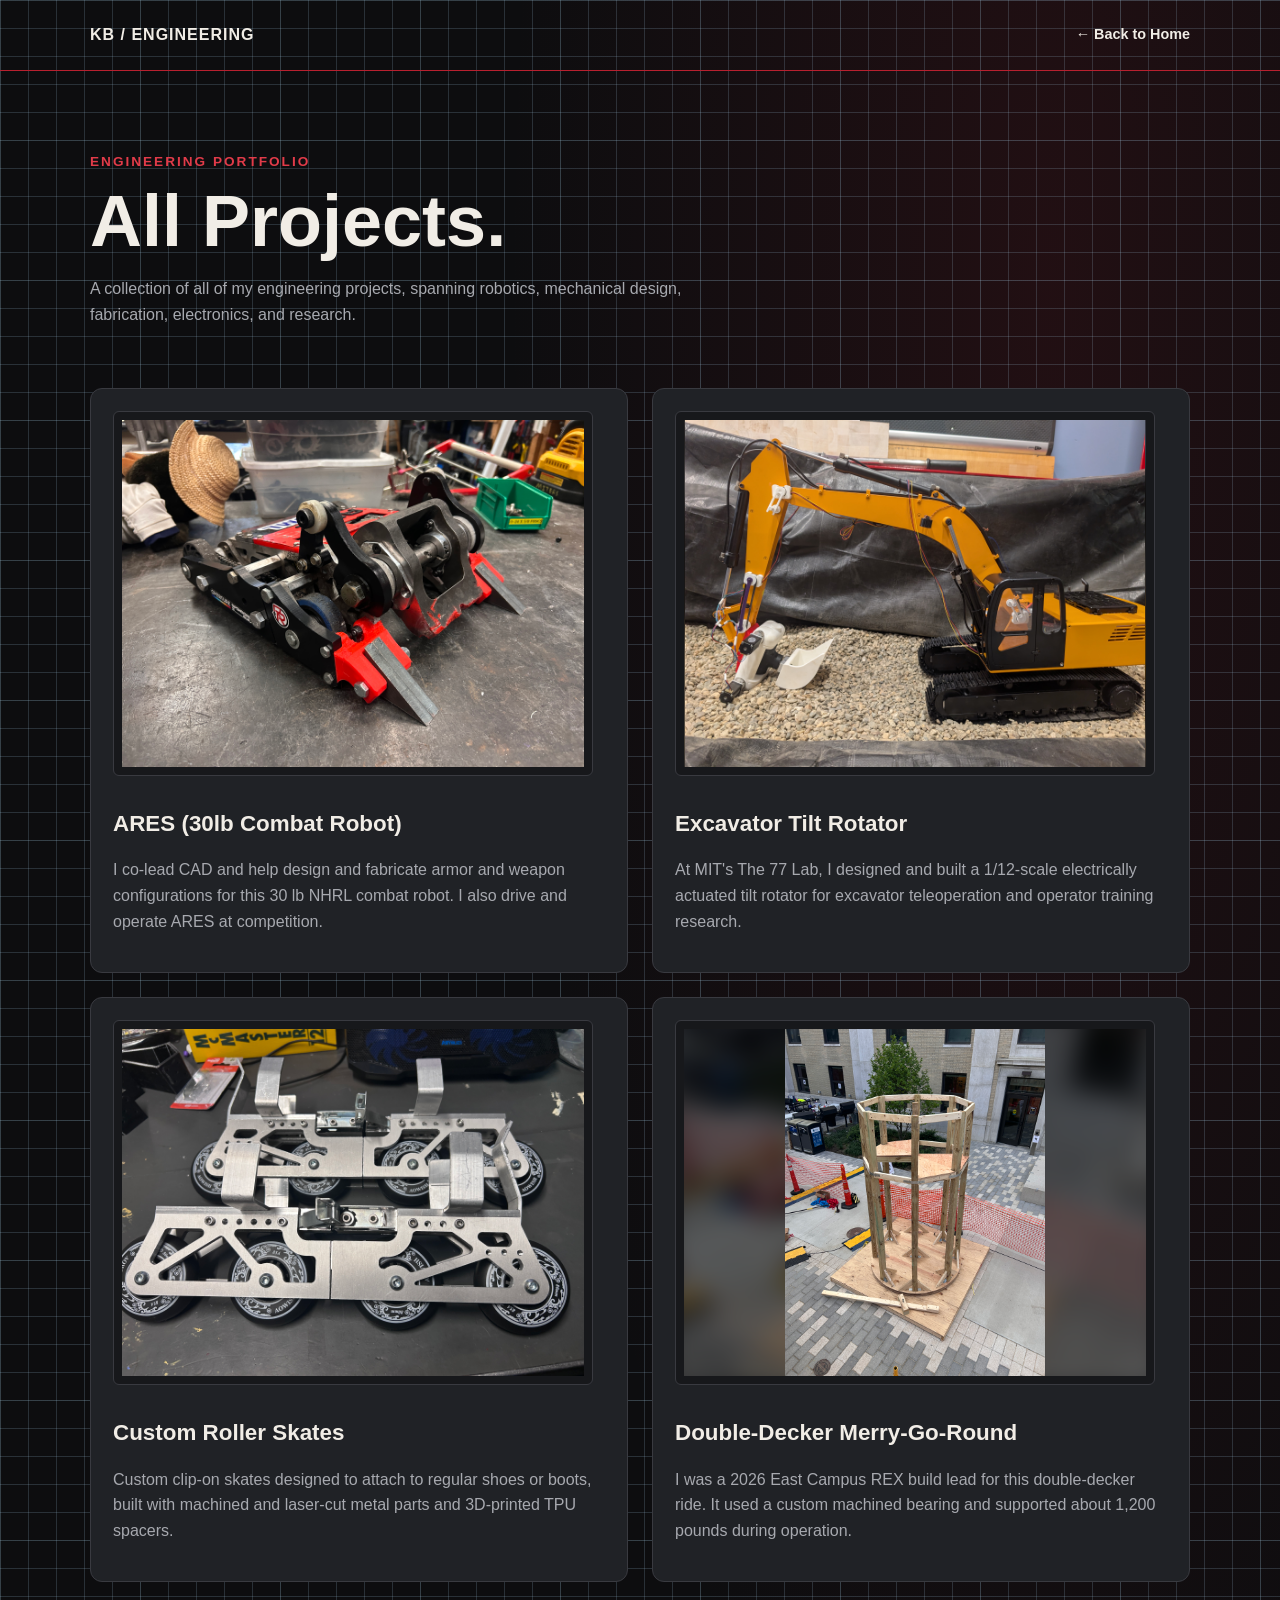
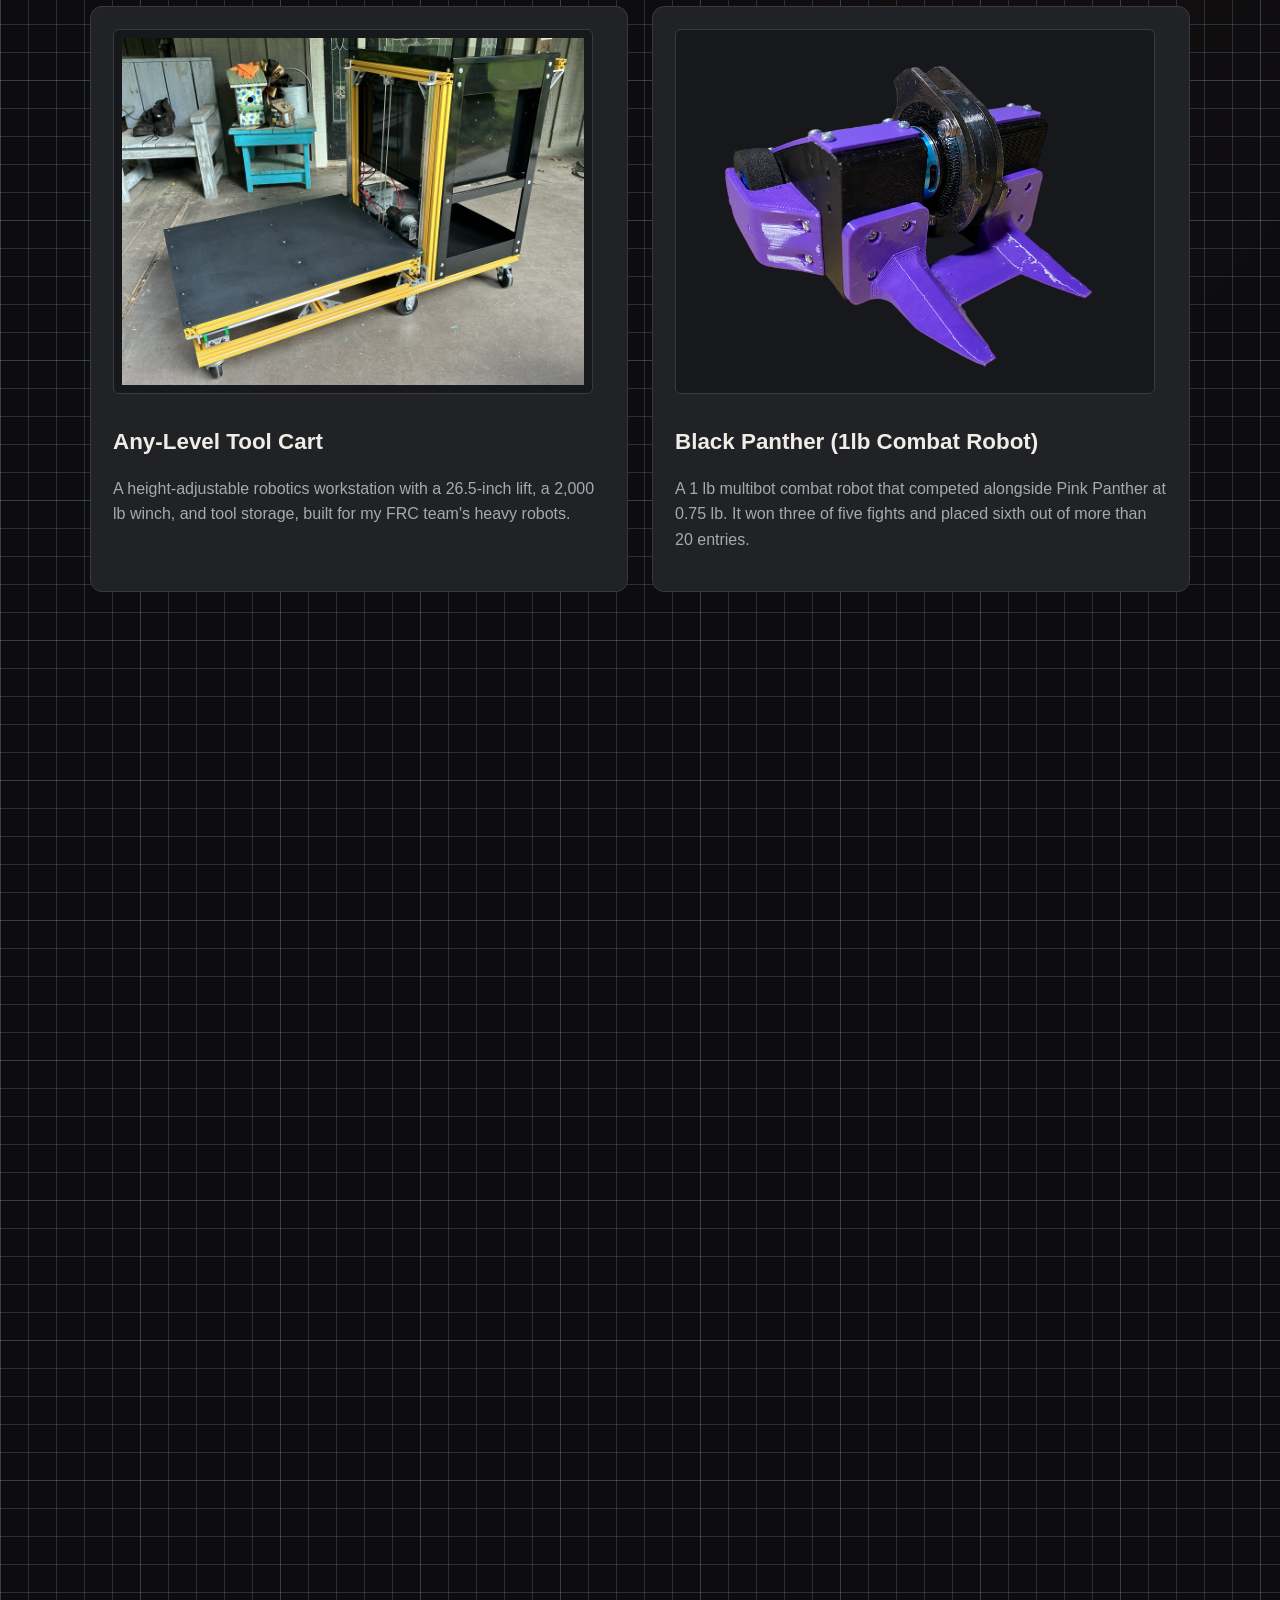
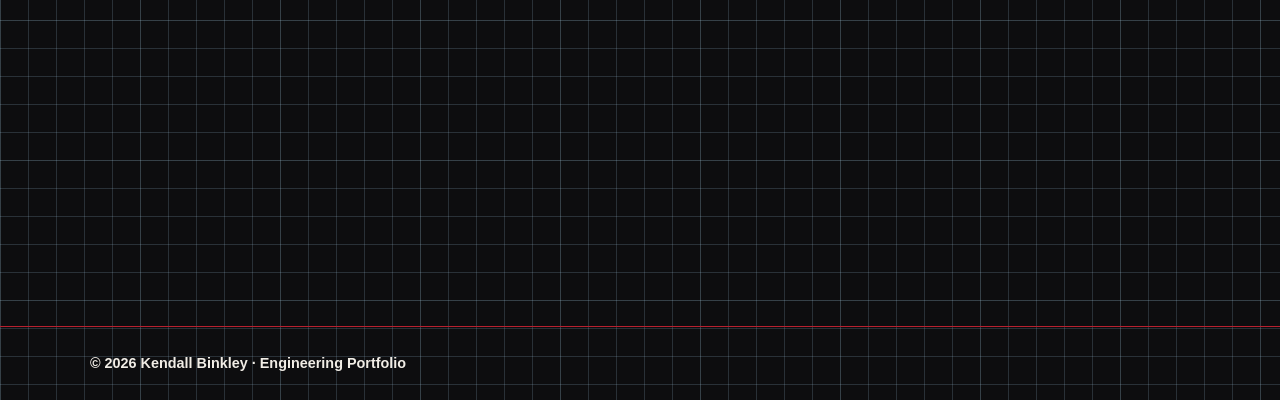
==== commit 5ba43878: "rearranging files" ====
--- a/projects.html
+++ b/projects.html
@@ -6,6 +6,7 @@
   <meta name="viewport" content="width=device-width, initial-scale=1.0">
 
   <title>Projects | Kendall Binkley</title>
+  <link rel="icon" type="image/svg+xml" href="/favicon.svg">
   <link rel="stylesheet" href="portfolio_reveal.css">
   <link rel="stylesheet" href="portfolio_grid.css">
   <script src="portfolio_reveal.js" defer></script>
@@ -266,14 +267,6 @@
         <p>I was a 2026 East Campus REX build lead for this double-decker ride. It used a custom machined bearing and supported about 1,200 pounds during operation.</p>
       </a>
 
-      <a href="project_folder/OUTATIDE_project.html" class="project project-link">
-        <figure class="project-image-frame">
-          <img class="project-image" src="images/OUTATIDE_imgs/outatide_cover_photo.png" alt="OUTATIDE project">
-        </figure>
-        <h2>OUTATIDE (2025 FRC Robot)</h2>
-        <p>A custom three-stage elevator with vacuum pickup and turret scoring, plus a spring-actuated climber built to lift the roughly 135 lb robot onto the cage.</p>
-      </a>
-
       <a href="project_folder/any_level_toolcart_project.html" class="project project-link">
         <figure class="project-image-frame">
           <span class="cover-image-stage">
@@ -299,6 +292,14 @@
         </figure>
         <h2>Lobstah (3lb Combat Robot)</h2>
         <p>A 3 lb beetleweight robot in development, with a vertical spinner and custom TPU omniwheels fitted with metal cleats. Designed for holonomic movement, it has not been battle tested yet.</p>
+      </a>
+
+      <a href="project_folder/OUTATIDE_project.html" class="project project-link">
+        <figure class="project-image-frame">
+          <img class="project-image" src="images/OUTATIDE_imgs/outatide_cover_photo.png" alt="OUTATIDE project">
+        </figure>
+        <h2>OUTATIDE (2025 FRC Robot)</h2>
+        <p>A custom three-stage elevator with vacuum pickup and turret scoring, plus a spring-actuated climber built to lift the roughly 135 lb robot onto the cage.</p>
       </a>
 
       <a href="project_folder/mit_maps_project.html" class="project project-link">
